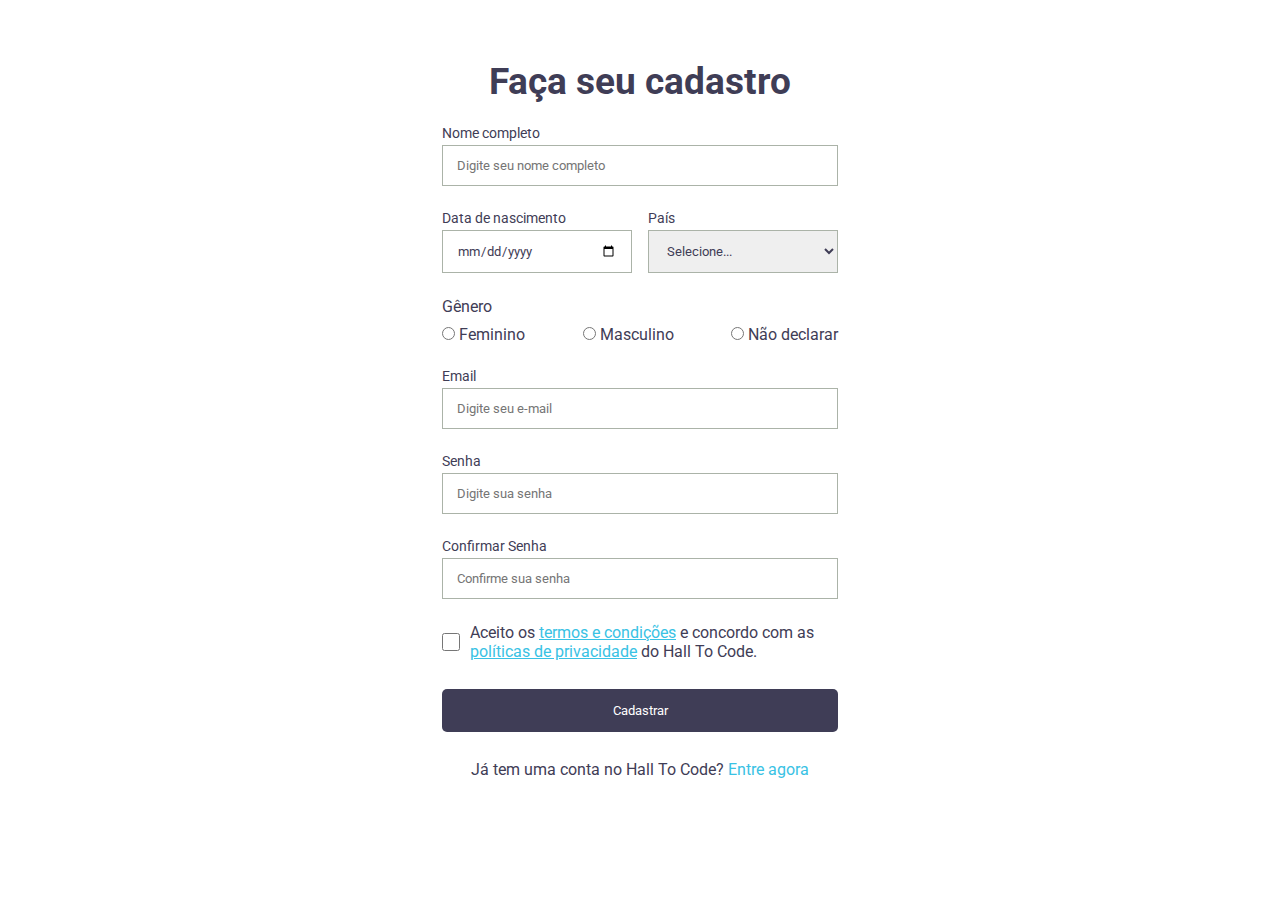
==== index.html @ d9b771eb "init" ====
<head>
    <title>Aula - 2 - Formulário</title>

    <link rel="preconnect" href="https://fonts.googleapis.com" />
    <link rel="preconnect" href="https://fonts.gstatic.com" crossorigin />
    <link
      href="https://fonts.googleapis.com/css2?family=Roboto:wght@400;500;700&display=swap"
      rel="stylesheet"
    />
    <link rel="stylesheet" href="css/style.css" />    
  </head>
  
  <body>
    <section class="container-register">
      <form class="form">
        <h1 class="title">Faça seu cadastro</h1>

        <div class="box">
          <label class="label-field" for="name-field">Nome completo</label>
          <input
            type="text"
            placeholder="Digite seu nome completo"
            id="name-field"
            class="field-input"
            required
          />
        </div>

        <div class="double-box">
          <div class="box space-between">
            <label class="label-field">Data de nascimento</label>
            <input type="date" class="field-input" />
          </div>

          <div class="box space-between">
            <label class="label-field">País</label>
            <select class="select">
              <option>Selecione...</option>
              <option>Brasil</option>
              <option>Argentina</option>
              <option>Paraguai</option>
            </select>
          </div>
        </div>

        <div class="box-genre box">
            <span class="genre-title">Gênero</span>
            <div class="options-genre">
            <div class="select-genre">
              <input type="radio" name="input-genre" id="" />
              <label for="">Feminino</label>
            </div>
            <div class="select-genre">
              <input type="radio" name="input-genre" id="" />
              <label for="">Masculino</label>
            </div>
            <div class="select-genre">
              <input type="radio" name="input-genre" id="" />
              <label for="">Não declarar</label>
            </div>
          </div>
          </div>
  
          <div class="box">
          <label class="label-field">Email</label>
          <input
            type="text"
            placeholder="Digite seu e-mail"
            class="field-input"
            required
          />
        </div>
  
          <div class="box">
            <label class="label-field">Senha</label>
            <input
              type="password"
              placeholder="Digite sua senha"
              class="field-input"
            />
          </div>
  
          <div class="box">
            <label class="label-field">Confirmar Senha</label>
            <input
              type="password"
              placeholder="Confirme sua senha"
              class="field-input"
            />
            </div>
            
          <div class="terms">
            <input type="checkbox" class="checkbox-field" />
            <p>
            Aceito os <a href="#">termos e condições</a> e concordo com as <a href="#">políticas de
                privacidade</a> do Hall To Code.
                </p>
            </div>
  
          <button class="button">Cadastrar</button>
          <p class="account">Já tem uma conta no Hall To Code? <a href="html/login.html" class="unmarked">Entre agora</a></p>

        
      </form>
    </section>
  </body>
</html>
---- css/style.css ----
* {
  margin: 0;
  padding: 0;
  font-weight: 400;

  color: #3f3d56;
  font-family: "Roboto", sans-serif;
}

body {
  display: flex;
  justify-content: center;
}

.container-register {
  max-width: 396px;
  width: 100%;
}

.container-login {
  max-width: 515px;
  width: 100%;
}

.container-recover {
  max-width: 396px;
  width: 100%;
}

.form {
  display: flex;
  flex-direction: column;
  align-items: center;

  width: 100%; /* 100% até 396px (max-width)*/
}

.title {
  font-size: 37px;
  font-weight: 700;
  margin: 60px 0 22px 0;
}

.double-box,
.options-genre {
  display: flex;
  justify-content: space-between;

  width: 100%;
}

.box {
  display: flex;
  flex-direction: column;
  width: 100%; /* neste caso o input ocupa até 396px */

  margin-bottom: 24px;
}

.space-between {
  width: 48%;
}

.label-field {
  font-size: 14px;
  margin-bottom: 4px;
}

.field-input,
.select {
  width: 100%; /* até 396px - valos do Form*/
  border: 1px solid #abb3a8;

  padding: 12px 14px;
}

.box-genre {
  display: flex;
  flex-direction: column;

  width: 100%;
}

.genre-title {
  margin-bottom: 9px;
}

.terms {
  display: flex;
  margin-bottom: 28px;
}

.checkbox-field {
  margin-right: 10px;

  min-width: 18px;
  min-height: 18px;

  border-radius: 0;
}

.button {
  width: 100%;
  background-color: #3f3d56;
  color: #ffffff;
  border: 0;
  padding: 14px 0;
  margin-bottom: 28px;
  border-radius: 5px;
  transition-duration: 300ms;
}

.button:hover {
  background-color: #3f3d56e0;
}

a {
  color: #39c2e4;
}

.account {
  margin-bottom: 30px;
  text-align: center;
}

.unmarked {
  text-decoration: none;
}
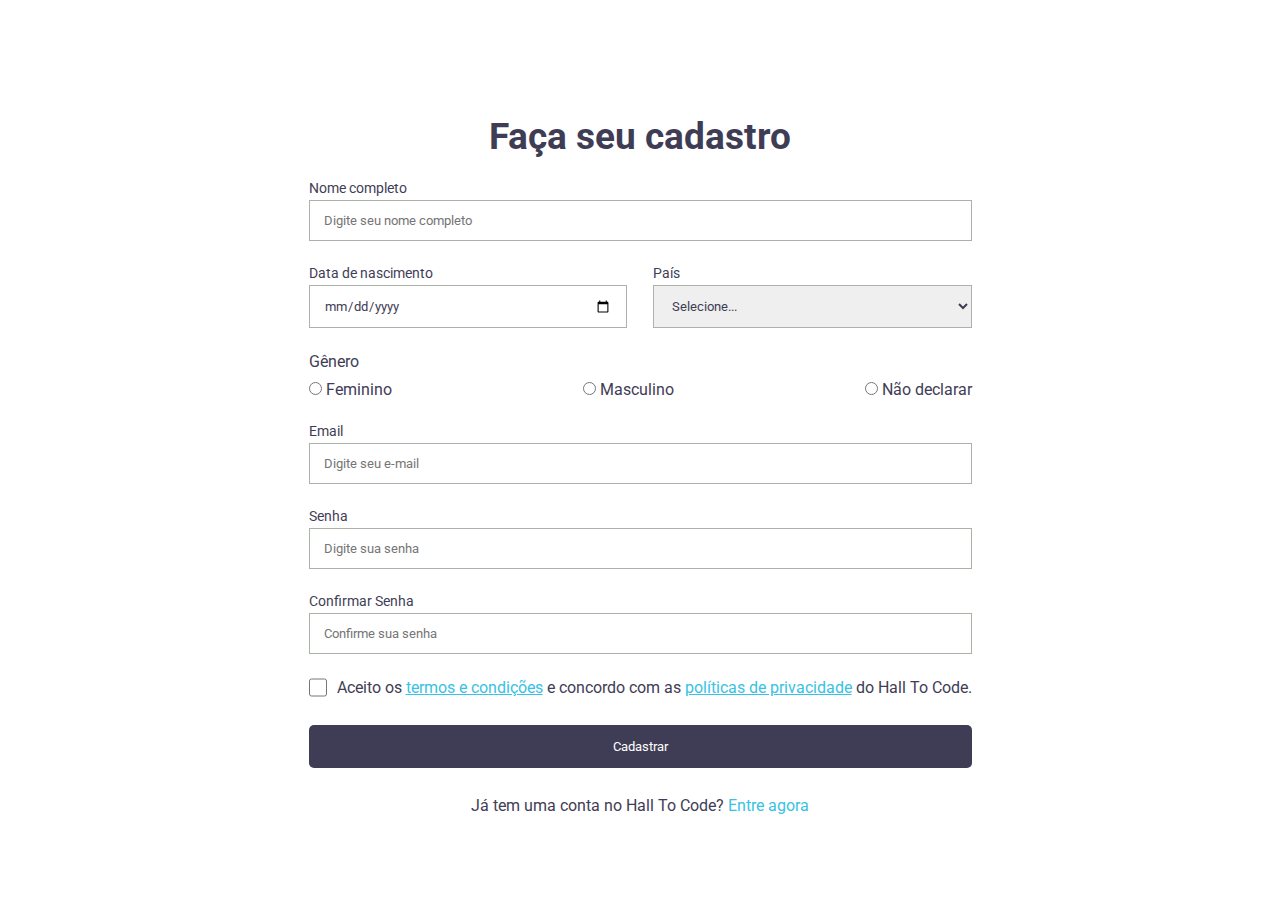
==== commit c1492d33: "Update index.html" ====
--- a/index.html
+++ b/index.html
@@ -1,106 +1,107 @@
 <head>
-    <title>Aula - 2 - Formulário</title>
+  <title>Aula - 2 - Formulário</title>
+  <meta charset="UTF-8">
+  <meta http-equiv="X-UA-Compatible" content="IE=edge">
+  <meta name="viewport" content="width=device-width, initial-scale=1">
+  <link rel="preconnect" href="https://fonts.googleapis.com" />
+  <link rel="preconnect" href="https://fonts.gstatic.com" crossorigin />
+  <link
+    href="https://fonts.googleapis.com/css2?family=Roboto:wght@400;500;700&display=swap"
+    rel="stylesheet"
+  />
+  <link rel="stylesheet" href="css/style.css" />  
+</head>
 
-    <link rel="preconnect" href="https://fonts.googleapis.com" />
-    <link rel="preconnect" href="https://fonts.gstatic.com" crossorigin />
-    <link
-      href="https://fonts.googleapis.com/css2?family=Roboto:wght@400;500;700&display=swap"
-      rel="stylesheet"
-    />
-    <link rel="stylesheet" href="css/style.css" />    
-  </head>
-  
-  <body>
-    <section class="container-register">
-      <form class="form">
-        <h1 class="title">Faça seu cadastro</h1>
+<body>
+  <section class="container-register">
+    <form class="form">
+      <h1 class="title">Faça seu cadastro</h1>
+
+      <div class="box">
+        <label class="label-field" for="name-field">Nome completo</label>
+        <input
+          type="text"
+          placeholder="Digite seu nome completo"
+          id="name-field"
+          class="field-input"
+          required
+        />
+      </div>
+
+      <div class="double-box">
+        <div class="box space-between">
+          <label class="label-field">Data de nascimento</label>
+          <input type="date" class="field-input" />
+        </div>
+
+        <div class="box space-between">
+          <label class="label-field">País</label>
+          <select class="select">
+            <option>Selecione...</option>
+            <option>Brasil</option>
+            <option>Argentina</option>
+            <option>Paraguai</option>
+          </select>
+        </div>
+      </div>
+
+      <div class="box-genre box">
+          <span class="genre-title">Gênero</span>
+          <div class="options-genre">
+          <div class="select-genre">
+            <input type="radio" name="input-genre" id="" />
+            <label for="">Feminino</label>
+          </div>
+          <div class="select-genre">
+            <input type="radio" name="input-genre" id="" />
+            <label for="">Masculino</label>
+          </div>
+          <div class="select-genre">
+            <input type="radio" name="input-genre" id="" />
+            <label for="">Não declarar</label>
+          </div>
+        </div>
+        </div>
 
         <div class="box">
-          <label class="label-field" for="name-field">Nome completo</label>
+        <label class="label-field">Email</label>
+        <input
+          type="text"
+          placeholder="Digite seu e-mail"
+          class="field-input"
+          required
+        />
+      </div>
+
+        <div class="box">
+          <label class="label-field">Senha</label>
           <input
-            type="text"
-            placeholder="Digite seu nome completo"
-            id="name-field"
+            type="password"
+            placeholder="Digite sua senha"
             class="field-input"
-            required
           />
         </div>
 
-        <div class="double-box">
-          <div class="box space-between">
-            <label class="label-field">Data de nascimento</label>
-            <input type="date" class="field-input" />
+        <div class="box">
+          <label class="label-field">Confirmar Senha</label>
+          <input
+            type="password"
+            placeholder="Confirme sua senha"
+            class="field-input"
+          />
           </div>
-
-          <div class="box space-between">
-            <label class="label-field">País</label>
-            <select class="select">
-              <option>Selecione...</option>
-              <option>Brasil</option>
-              <option>Argentina</option>
-              <option>Paraguai</option>
-            </select>
+          
+        <div class="terms">
+          <input type="checkbox" class="checkbox-field" />
+          <p>
+          Aceito os <a href="#">termos e condições</a> e concordo com as <a href="#">políticas de
+              privacidade</a> do Hall To Code.
+              </p>
           </div>
-        </div>
-
-        <div class="box-genre box">
-            <span class="genre-title">Gênero</span>
-            <div class="options-genre">
-            <div class="select-genre">
-              <input type="radio" name="input-genre" id="" />
-              <label for="">Feminino</label>
-            </div>
-            <div class="select-genre">
-              <input type="radio" name="input-genre" id="" />
-              <label for="">Masculino</label>
-            </div>
-            <div class="select-genre">
-              <input type="radio" name="input-genre" id="" />
-              <label for="">Não declarar</label>
-            </div>
-          </div>
-          </div>
-  
-          <div class="box">
-          <label class="label-field">Email</label>
-          <input
-            type="text"
-            placeholder="Digite seu e-mail"
-            class="field-input"
-            required
-          />
-        </div>
-  
-          <div class="box">
-            <label class="label-field">Senha</label>
-            <input
-              type="password"
-              placeholder="Digite sua senha"
-              class="field-input"
-            />
-          </div>
-  
-          <div class="box">
-            <label class="label-field">Confirmar Senha</label>
-            <input
-              type="password"
-              placeholder="Confirme sua senha"
-              class="field-input"
-            />
-            </div>
-            
-          <div class="terms">
-            <input type="checkbox" class="checkbox-field" />
-            <p>
-            Aceito os <a href="#">termos e condições</a> e concordo com as <a href="#">políticas de
-                privacidade</a> do Hall To Code.
-                </p>
-            </div>
   
           <button class="button">Cadastrar</button>
           <p class="account">Já tem uma conta no Hall To Code? <a href="html/login.html" class="unmarked">Entre agora</a></p>
-
-        
+       
       </form>
     </section>
   </body>
--- a/css/style.css
+++ b/css/style.css
@@ -10,11 +10,14 @@
 body {
   display: flex;
   justify-content: center;
+  align-items: center;
+  width: 100%;
 }
 
 .container-register {
-  max-width: 396px;
-  width: 100%;
+  margin: 0 5%;
+  display: flex;
+  justify-content: center; 
 }
 
 .container-login {
@@ -31,7 +34,6 @@
   display: flex;
   flex-direction: column;
   align-items: center;
-
   width: 100%; /* 100% até 396px (max-width)*/
 }
 
@@ -45,7 +47,6 @@
 .options-genre {
   display: flex;
   justify-content: space-between;
-
   width: 100%;
 }
 
@@ -53,7 +54,6 @@
   display: flex;
   flex-direction: column;
   width: 100%; /* neste caso o input ocupa até 396px */
-
   margin-bottom: 24px;
 }
 
@@ -70,14 +70,12 @@
 .select {
   width: 100%; /* até 396px - valos do Form*/
   border: 1px solid #abb3a8;
-
   padding: 12px 14px;
 }
 
 .box-genre {
   display: flex;
   flex-direction: column;
-
   width: 100%;
 }
 
@@ -92,10 +90,8 @@
 
 .checkbox-field {
   margin-right: 10px;
-
   min-width: 18px;
   min-height: 18px;
-
   border-radius: 0;
 }
 
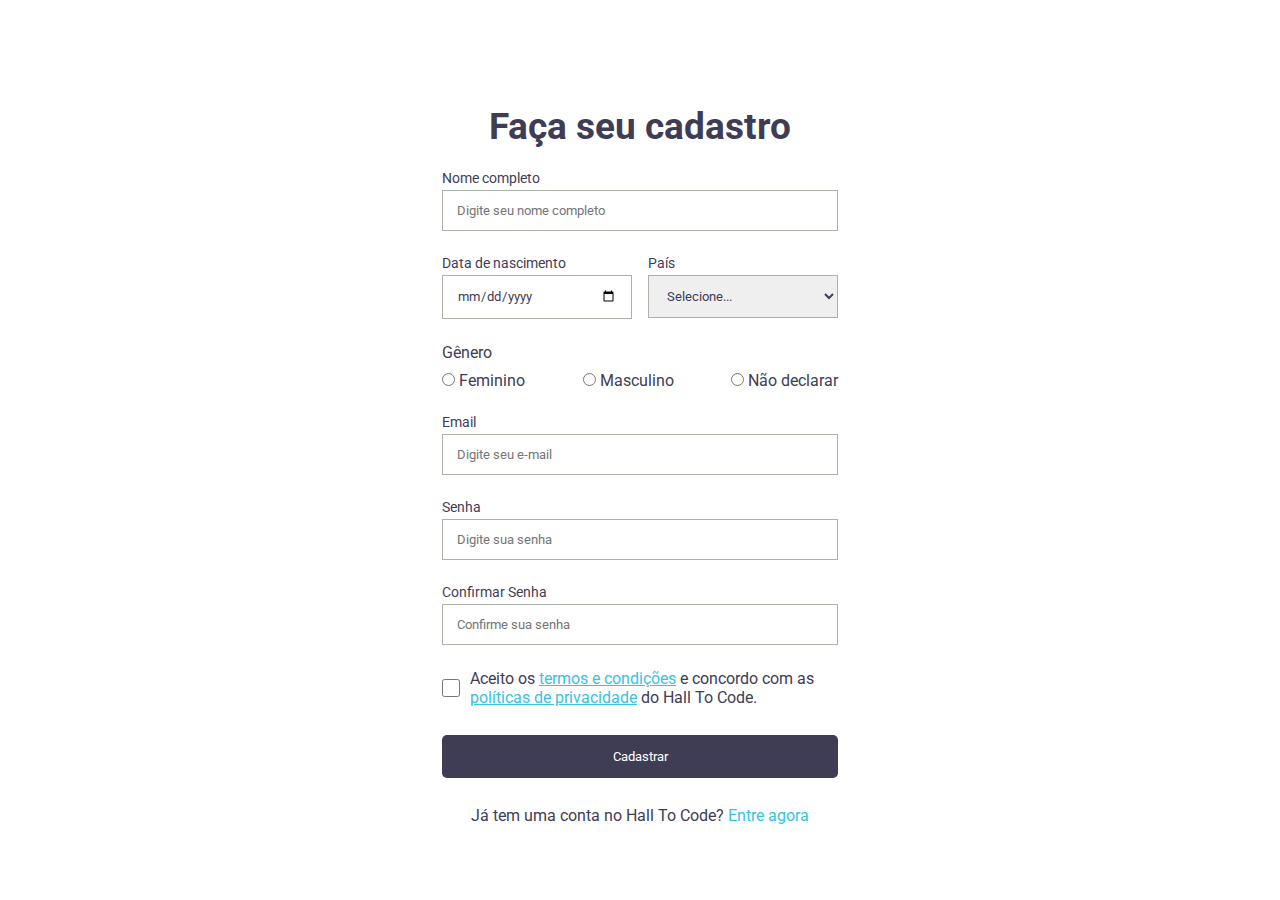
==== commit 0469b83f: "Update index.html" ====
--- a/index.html
+++ b/index.html
@@ -1,8 +1,10 @@
 <head>
   <title>Aula - 2 - Formulário</title>
+  
   <meta charset="UTF-8">
   <meta http-equiv="X-UA-Compatible" content="IE=edge">
   <meta name="viewport" content="width=device-width, initial-scale=1">
+  
   <link rel="preconnect" href="https://fonts.googleapis.com" />
   <link rel="preconnect" href="https://fonts.gstatic.com" crossorigin />
   <link
--- a/css/style.css
+++ b/css/style.css
@@ -18,16 +18,23 @@
   margin: 0 5%;
   display: flex;
   justify-content: center; 
+  max-width: 396px;
 }
 
 .container-login {
+  margin: 0 5%;
+  display: flex;
+  justify-content: center;
   max-width: 515px;
-  width: 100%;
+
 }
 
 .container-recover {
+  margin: 0 10%;
+  display: flex;
+  justify-content: center;
   max-width: 396px;
-  width: 100%;
+
 }
 
 .form {
